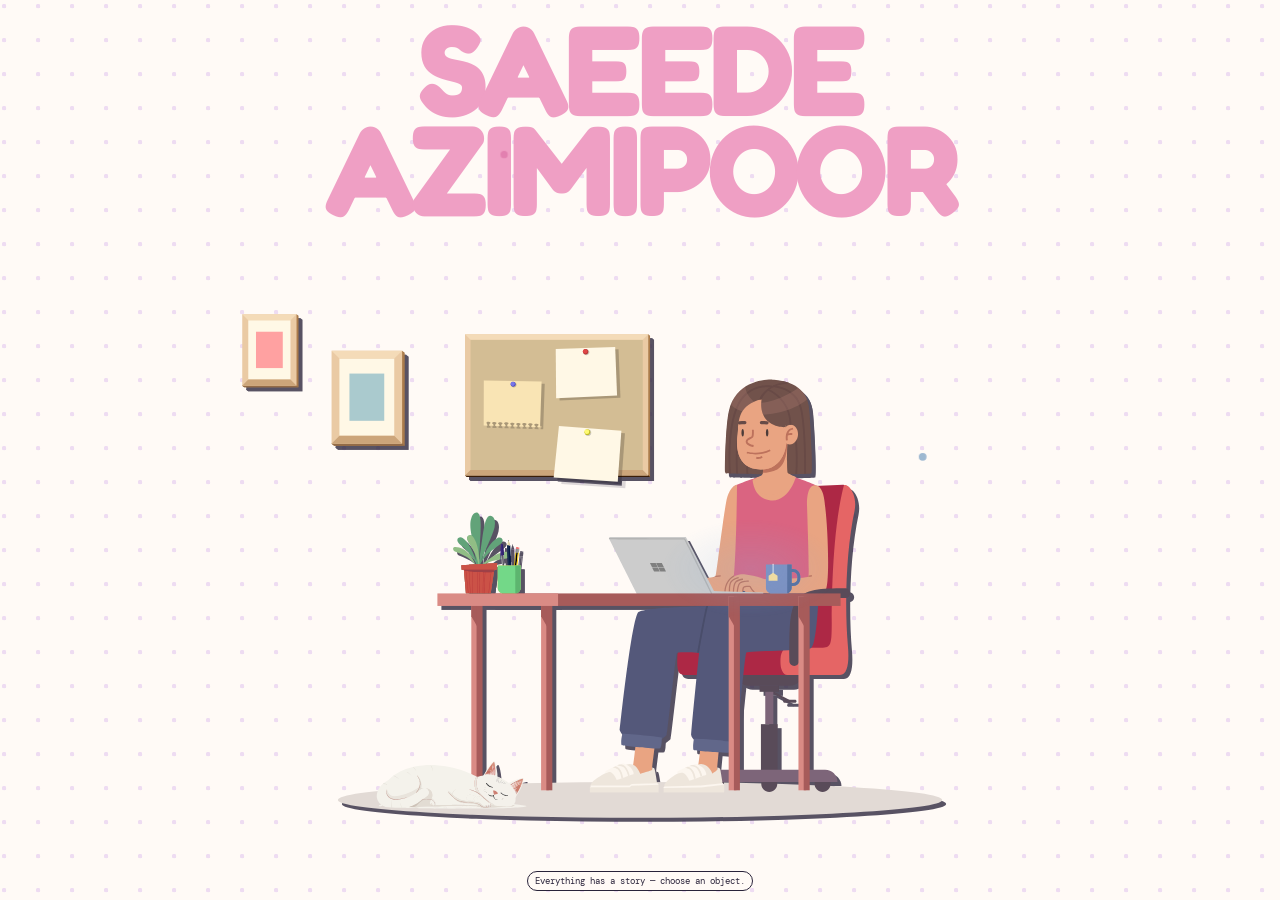
==== index.html @ 0587dfe0 "Add files via upload" ====
<!doctype html>
<html lang="en">

<head>
  <meta charset="utf-8" />
  <meta name="viewport" content="width=device-width, initial-scale=1, viewport-fit=cover" />
  <meta name="color-scheme" content="light dark" />
  <meta name="theme-color" content="#eedcf2" />
  <link rel="icon" href="data:," />
  <link rel="preconnect" href="https://fonts.googleapis.com">
  <link rel="preconnect" href="https://fonts.gstatic.com" crossorigin>
  <link
    href="https://fonts.googleapis.com/css2?family=DM+Mono:wght@400;500&family=Fredoka:wght@700&family=Titan+One&display=swap"
    rel="stylesheet">
  <title>Saeede Azimipoor — Creative Developer</title>
  <link rel="stylesheet" href="styles.css">
</head>

<body>
  <main class="room" aria-labelledby="page-title">
    <h1 id="page-title" class="sr-only">Saeede Azimipoor, creative developer</h1>
    <div class="name-wall" aria-hidden="true"><span>SAEEDE</span><span>AZIMIPOOR</span></div>

    <div class="object mascot" aria-label="Interactive illustrated workspace">
      <div class="character-stage">

        <!-- scene.svg gets injected here by script.js -->
        <span class="laptop-glow" aria-hidden="true"></span>
        <div class="hint svg-tip" id="svgTip" aria-hidden="true"></div>
      </div>

    </div>
    </div>

    <span class="dust d1"></span><span class="dust d2"></span><span class="dust d3"></span><span class="dust d4"></span>
    <p class="room-note"><span>Everything has a story — choose an object.</span></p>
  </main>

  <dialog id="about" aria-labelledby="about-title">
    <div class="modal-head">
      <h2 id="about-title">About me</h2><button class="close" type="button" aria-label="Close">×</button>
    </div>
    <div class="modal-body">
      <p>I’m Saeede Azimipoor, a creative developer who enjoys turning thoughtful ideas into useful, character-filled
        digital experiences.</p>
      <p>I care about responsive design, small details, and the moment a product stops feeling like a screen and starts
        feeling alive.</p>
      <div class="chips" aria-label="Skills and interests"><span class="chip">HTML & CSS</span><span
          class="chip">Tailwind</span><span class="chip">Flutter</span><span class="chip">Responsive design</span><span
          class="chip">UI details</span></div>
    </div>
  </dialog>

  <dialog id="work" aria-labelledby="work-title">
    <div class="modal-head">
      <h2 id="work-title">Selected work</h2><button class="close" type="button" aria-label="Close">×</button>
    </div>
    <div class="modal-body">
      <div class="project-list">
        <article class="project-card">
          <small>COMPLETED · FLUTTER</small>
          <h3>کتاب مقدس</h3>
          <p>A bilingual Persian and English Bible reader built for calm, focused, offline reading.</p>
          <div class="chips"><span class="chip">FA / EN</span><span class="chip">Offline-first</span><span
              class="chip">Search</span></div>
        </article>
        <article class="project-card">
          <small>PRODUCT CONCEPT</small>
          <h3>باکس / Box</h3>
          <p>A bilingual box manager for organizing packed items, photos, categories, and QR labels.</p>
          <div class="chips"><span class="chip">Product design</span><span class="chip">QR</span><span class="chip">FA /
              EN</span></div>
        </article>
      </div>
    </div>
  </dialog>

  <dialog id="resume" aria-labelledby="resume-title">
    <div class="modal-head">
      <h2 id="resume-title">Resume</h2><button class="close" type="button" aria-label="Close">×</button>
    </div>
    <div class="modal-body">
      <div class="resume-grid">
        <div>
          <h3>FOCUS</h3>
          <p>Front-end development, responsive interfaces, and Flutter app development.</p>
        </div>
        <div>
          <h3>SKILLS</h3>
          <ul>
            <li>HTML, CSS & Tailwind CSS</li>
            <li>Responsive web design</li>
            <li>Flutter & cross-platform UI</li>
            <li>Product thinking and visual polish</li>
          </ul>
        </div>
      </div>
      <p class="tiny-note">For a current copy of my full resume, get in touch.</p>
      <a class="cta" href="mailto:saeedeazimiap@gmail.com?subject=Resume%20request">Request my resume</a>
    </div>
  </dialog>

  <dialog id="contact" aria-labelledby="contact-title">
    <div class="modal-head">
      <h2 id="contact-title">Say hello</h2><button class="close" type="button" aria-label="Close">×</button>
    </div>
    <div class="modal-body">
      <p>Have an idea with a pulse? Let’s make it clear, useful, and memorable.</p>
      <a class="cta" href="mailto:saeedeazimiap@gmail.com">saeedeazimiap@gmail.com</a>
    </div>
  </dialog>

  <script src="https://cdn.jsdelivr.net/npm/gsap@3.15/dist/gsap.min.js"></script>
  <script src="script.js"></script>
</body>

</html>
---- styles.css ----
:root {
  --outside: #ddd0ea;
  --wall: #fffaf6;
  --wall-dots: #eedcf2;
  --ink: #29233a;
  --pink: #ef9fc4;
  --pink-deep: #d96aa1;
  --mint: #a8dfca;
  --mint-deep: #57aa8c;
  --yellow: #f6da72;
  --blue: #7eb4e8;
  --blue-deep: #3f77ad;
  --coral: #f19679;
  --wood: #e7b873;
  --screen: #29233a;
  --paper: #fffaf6;
  --line: 3px solid var(--ink);
  --shadow: 5px 5px 0 var(--ink);
  color-scheme: light dark;
}

@media (prefers-color-scheme: dark) {
  :root {
    --outside: #171525;
    --wall: #242236;
    --wall-dots: #353048;
    --ink: #fbf3e8;
    --pink: #d77aa8;
    --pink-deep: #f09dc6;
    --mint: #518f7c;
    --mint-deep: #9ddbc5;
    --yellow: #dcc35f;
    --blue: #5d8fbe;
    --blue-deep: #a7cef0;
    --coral: #d77c65;
    --wood: #b8864f;
    --screen: #11101c;
    --paper: #2e2b40;
    --shadow: 5px 5px 0 #0d0c13;
  }
}

* {
  box-sizing: border-box;
}

html,
body {
  width: 100%;
  height: 100%;
  overflow: hidden;
}

body {
  margin: 0;
  min-width: 280px;
  background: var(--outside);
  color: var(--ink);
  font-family: "DM Mono", monospace;
}

button,
a {
  color: inherit;
  font: inherit;
}

button {
  -webkit-tap-highlight-color: transparent;
}

.sr-only {
  position: absolute;
  width: 1px;
  height: 1px;
  padding: 0;
  margin: -1px;
  overflow: hidden;
  clip: rect(0, 0, 0, 0);
  white-space: nowrap;
  border: 0;
}

.room {
  position: fixed;
  inset: max(10px, env(safe-area-inset-top)) max(10px, env(safe-area-inset-right)) max(10px, env(safe-area-inset-bottom)) max(10px, env(safe-area-inset-left));
  overflow: hidden;
  border: var(--line);
  border-radius: 18px;
  background:
    radial-gradient(circle at 12% 18%, var(--wall-dots) 0 2px, transparent 2.5px) 0 0 / 34px 34px,
    var(--wall);
  box-shadow: 8px 8px 0 var(--ink);
  isolation: isolate;
}

.room::after {
  content: "";
  position: absolute;
  z-index: 1;
  left: 4%;
  right: 4%;
  bottom: 9.5%;
  border-top: 3px solid color-mix(in srgb, var(--ink) 68%, transparent);
}

.name-wall {
  position: absolute;
  z-index: 0;
  inset: 2% 13% auto;
  color: var(--pink);
  font-family: "Fredoka", sans-serif;
  font-size: clamp(60px, 10vw, 150px);
  font-weight: 700;
  line-height: .78;
  letter-spacing: -.035em;
  text-align: center;
  text-transform: uppercase;
  user-select: none;
}

.name-wall span {
  display: block;
}

.object {
  position: absolute;
  z-index: 5;
  margin: 0;
  padding: 0;
  border: 0;
  background: transparent;
  cursor: pointer;
  text-decoration: none;
  transform-origin: 50% 80%;
}

.object:focus-visible {
  outline: 4px solid var(--blue-deep);
  outline-offset: 6px;
  border-radius: 8px;
}

.hint {
  position: absolute;
  z-index: 9;
  border: 2px solid var(--ink);
  border-radius: 999px;
  background: var(--paper);
  box-shadow: 2px 2px 0 var(--ink);
  padding: 4px 8px;
  font-size: 9px;
  font-weight: 500;
  line-height: 1;
  white-space: nowrap;
  pointer-events: none;
}

.object:hover .hint,
.object:focus-visible .hint {
  background: var(--yellow);
}

/* Pink resume frame */
.portrait {
  left: 7.3%;
  top: 10%;
  width: clamp(92px, 10vw, 148px);
  aspect-ratio: 1 / 1.1;
}

.portrait .nail {
  position: absolute;
  left: 50%;
  top: -9%;
  width: 9px;
  height: 9px;
  border: 2px solid var(--ink);
  border-radius: 50%;
  background: var(--wall);
}

.portrait .string {
  position: absolute;
  left: 21%;
  right: 18%;
  top: -2%;
  height: 31%;
  border-top: 2px solid var(--ink);
  transform: rotate(28deg);
  transform-origin: left;
}

.portrait .string.two {
  transform: rotate(-28deg);
  transform-origin: right;
}

.portrait-card {
  position: absolute;
  inset: 14% 4% 1%;
  border: var(--line);
  border-radius: 4px;
  background: var(--pink);
  box-shadow: 4px 4px 0 var(--ink);
  transform: rotate(-2deg);
}

.portrait-card svg {
  width: 100%;
  height: 100%;
  display: block;
}

.portrait .hint {
  left: 50%;
  bottom: -18px;
  transform: translateX(-50%);
}

/* Desk and laptop */
.desk {
  left: 8%;
  bottom: 8%;
  width: clamp(270px, 30vw, 460px);
  height: clamp(190px, 23vw, 340px);
}

.desk-top {
  position: absolute;
  left: 0;
  right: 0;
  top: 56%;
  height: 18px;
  border: var(--line);
  background: var(--mint);
  box-shadow: 3px 3px 0 var(--ink);
}

.leg {
  position: absolute;
  top: 61%;
  width: 17px;
  height: 37%;
  border: var(--line);
  background: var(--wood);
}

.leg.l1 {
  left: 8%;
  transform: rotate(7deg);
}

.leg.l2 {
  left: 29%;
  transform: rotate(-5deg);
}

.leg.r1 {
  right: 8%;
  transform: rotate(-7deg);
}

.leg.r2 {
  right: 29%;
  transform: rotate(5deg);
}

.monitor {
  position: absolute;
  z-index: 3;
  left: 14%;
  top: 3%;
  width: 61%;
  height: 48%;
  border: var(--line);
  border-radius: 7px;
  background: var(--screen);
  box-shadow: 5px 5px 0 var(--ink);
  color: #fff;
  display: grid;
  place-items: center;
  cursor: pointer;
}

.monitor::before {
  content: "";
  position: absolute;
  left: 4%;
  right: 4%;
  bottom: 4%;
  border-top: 2px solid color-mix(in srgb, #fff 26%, transparent);
}

.monitor::after {
  content: "";
  position: absolute;
  left: -7%;
  top: 100%;
  width: 114%;
  height: 14%;
  border: var(--line);
  border-top-width: 2px;
  border-radius: 0 0 9px 9px;
  background: var(--blue);
  box-shadow: 3px 3px 0 var(--ink);
}

.monitor-word {
  font-family: "Titan One", sans-serif;
  font-size: clamp(26px, 3.4vw, 50px);
  letter-spacing: .02em;
}

.monitor .cursor {
  width: 9px;
  height: 1.1em;
  background: var(--yellow);
  margin-left: 7px;
}

.monitor-line {
  display: flex;
  align-items: center;
}

.monitor:hover,
.monitor:focus-visible {
  transform: rotate(-2deg);
  outline: 4px solid var(--yellow);
  outline-offset: 4px;
}

.desk .hint {
  left: 39%;
  top: -8px;
  transform: translateX(-50%);
}

.cup {
  position: absolute;
  z-index: 2;
  right: 13%;
  top: 39%;
  width: 13%;
  height: 18%;
  border: var(--line);
  border-radius: 2px 2px 9px 9px;
  background: var(--pink);
}

.cup::after {
  content: "";
  position: absolute;
  width: 44%;
  height: 50%;
  right: -43%;
  top: 16%;
  border: var(--line);
  border-left: 0;
  border-radius: 0 50% 50% 0;
}

.steam {
  position: absolute;
  right: 17%;
  top: 23%;
  width: 11px;
  height: 35px;
  border-left: 3px solid var(--ink);
  border-radius: 50%;
}

/* Saeede's custom character / About */
.mascot {
  left: 28.55%;
  bottom: 6.5%;
  width: clamp(420px, 48.25vw, 712px);
  height: auto;
  display: grid;
  place-items: end center;
  cursor: default;
}

.mascot:hover {
  animation: none;
}

.character-stage {
  position: relative;
  width: 100%;
  aspect-ratio: 8396 / 6666.6665;
}

.mascot-character {
  position: absolute;
  inset: 0;
  display: block;
  width: 100%;
  height: 100%;
  object-fit: contain;
  pointer-events: none;
  filter: drop-shadow(4px 4px 0 color-mix(in srgb, var(--ink) 78%, transparent));
}

/* Clickable SVG layers */
.mascot-character #Laptop,
.mascot-character #girl,
.mascot-character #board>g:first-of-type,
.mascot-character #board>g:last-of-type {
  pointer-events: auto;
  cursor: pointer;
}

.mascot-character #Laptop:focus,
.mascot-character #girl:focus,
.mascot-character #board>g:first-of-type:focus,
.mascot-character #board>g:last-of-type:focus {
  outline: none;
}

.svg-tip {
  left: 0;
  top: 0;
  transform: translate(-50%, -115%);
  background: var(--yellow);
  opacity: 0;
  transition: opacity .15s ease;
}

.svg-tip.show {
  opacity: 1;
}

.laptop-glow {
  position: absolute;
  left: 53%;
  top: 42%;
  width: 20%;
  height: 14%;
  border-radius: 45%;
  background: radial-gradient(ellipse, color-mix(in srgb, var(--blue) 48%, transparent), transparent 68%);
  opacity: .12;
  pointer-events: none;
}

/* Plant and cabinet */
.plant {
  right: 7%;
  bottom: 8%;
  width: clamp(150px, 17vw, 250px);
  height: clamp(190px, 23vw, 330px);
}

.cabinet {
  position: absolute;
  left: 3%;
  right: 4%;
  bottom: 0;
  height: 48%;
  border: var(--line);
  border-radius: 8px 8px 3px 3px;
  background: var(--blue);
  box-shadow: 4px 4px 0 var(--ink);
}

.drawer {
  position: absolute;
  left: 8%;
  width: 55%;
  height: 24%;
  border: 2px solid var(--ink);
  background: var(--wood);
}

.drawer.one {
  top: 10%;
}

.drawer.two {
  top: 39%;
}

.drawer.three {
  top: 68%;
}

.drawer::after {
  content: "";
  position: absolute;
  left: 41%;
  top: 40%;
  width: 18%;
  border-top: 2px solid var(--ink);
}

.pot {
  position: absolute;
  z-index: 2;
  right: 8%;
  bottom: 47%;
  width: 28%;
  height: 18%;
  border: var(--line);
  border-radius: 2px 2px 10px 10px;
  background: var(--pink);
}

.plant-stem {
  position: absolute;
  z-index: 1;
  right: 20%;
  bottom: 63%;
  width: 4px;
  height: 23%;
  background: var(--ink);
  transform-origin: bottom;
}

.leaf {
  position: absolute;
  width: 26px;
  height: 16px;
  border: 2px solid var(--ink);
  border-radius: 80% 10% 80% 10%;
  background: var(--mint);
}

.leaf.one {
  right: 0;
  top: 7%;
  transform: rotate(-22deg);
}

.leaf.two {
  right: 8px;
  top: 31%;
  transform: rotate(155deg);
}

.leaf.three {
  right: -13px;
  top: 49%;
  transform: rotate(-13deg);
}

.plant .hint {
  right: 0;
  top: 24%;
}

.dust {
  position: absolute;
  z-index: 2;
  width: 7px;
  height: 7px;
  border-radius: 50%;
  background: var(--pink-deep);
  opacity: .65;
  pointer-events: none;
}

.dust.d1 {
  left: 39%;
  top: 17%;
}

.dust.d2 {
  left: 72%;
  top: 51%;
  background: var(--blue-deep);
}

.dust.d3 {
  left: 44%;
  top: 41%;
  background: var(--yellow);
}

.dust.d4 {
  left: 21%;
  top: 38%;
}

.room-note {
  position: absolute;
  z-index: 8;
  left: 50%;
  bottom: 1.5%;
  transform: translateX(-50%);
  margin: 0;
  font-size: 9px;
  white-space: nowrap;
}

.room-note span {
  background: var(--paper);
  padding: 3px 7px;
  border: 1.5px solid var(--ink);
  border-radius: 999px;
}

dialog {
  width: min(680px, calc(100vw - 34px));
  max-height: min(80dvh, 700px);
  padding: 0;
  color: var(--ink);
  background: var(--paper);
  border: var(--line);
  border-radius: 14px;
  box-shadow: 9px 9px 0 var(--ink);
  overflow: hidden;
}

dialog::backdrop {
  background: color-mix(in srgb, var(--ink) 54%, transparent);
  backdrop-filter: blur(3px);
}

.modal-head {
  display: flex;
  align-items: center;
  justify-content: space-between;
  gap: 20px;
  padding: 16px 18px;
  border-bottom: var(--line);
  background: var(--yellow);
}

.modal-head h2 {
  margin: 0;
  font: 400 clamp(24px, 4vw, 40px) "Titan One", sans-serif;
}

.close {
  width: 42px;
  height: 42px;
  flex: 0 0 auto;
  border: 2px solid var(--ink);
  border-radius: 50%;
  background: var(--paper);
  cursor: pointer;
  font-size: 24px;
  line-height: 1;
}

.close:hover,
.close:focus-visible {
  background: var(--pink);
  outline: 3px solid var(--blue-deep);
  outline-offset: 2px;
}

.modal-body {
  padding: clamp(18px, 4vw, 34px);
  overflow-y: auto;
  max-height: calc(80dvh - 78px);
}

.modal-body p {
  margin: 0 0 20px;
  line-height: 1.65;
  font-size: clamp(13px, 1.8vw, 16px);
}

.project-list {
  display: grid;
  grid-template-columns: 1fr 1fr;
  gap: 14px;
}

.project-card {
  border: 2px solid var(--ink);
  padding: 18px;
  box-shadow: 4px 4px 0 var(--ink);
  background: var(--mint);
}

.project-card:nth-child(2) {
  background: var(--pink);
}

.project-card small {
  font-weight: 500;
}

.project-card h3 {
  margin: 10px 0 7px;
  font: 400 clamp(23px, 3vw, 34px) "Titan One", sans-serif;
}

.project-card p {
  margin: 0;
  font-size: 12px;
}

.chips {
  display: flex;
  flex-wrap: wrap;
  gap: 7px;
  margin-top: 14px;
}

.chip {
  border: 1.5px solid var(--ink);
  border-radius: 99px;
  padding: 5px 8px;
  font-size: 9px;
  background: var(--paper);
}

.resume-grid {
  display: grid;
  grid-template-columns: .8fr 1.2fr;
  gap: 26px;
}

.resume-grid h3 {
  margin: 0 0 10px;
  font-size: 13px;
}

.resume-grid ul {
  margin: 0;
  padding-left: 18px;
  line-height: 1.8;
  font-size: 13px;
}

.cta {
  display: inline-flex;
  min-height: 44px;
  align-items: center;
  justify-content: center;
  padding: 10px 14px;
  border: 2px solid var(--ink);
  background: var(--blue);
  color: var(--ink);
  box-shadow: 3px 3px 0 var(--ink);
  font-weight: 500;
  text-decoration: none;
}

.cta:hover,
.cta:focus-visible {
  transform: translate(2px, 2px);
  box-shadow: 1px 1px 0 var(--ink);
  outline: none;
}

.tiny-note {
  font-size: 11px !important;
  color: color-mix(in srgb, var(--ink) 72%, transparent);
}

@media (min-width: 761px) {
  .room {
    inset: 0;
    border: 0;
    border-radius: 0;
    box-shadow: none;
    background: var(--outside);
  }

  .room::after {
    display: none;
  }

  .mascot {
    inset: 0;
    width: 100%;
    height: 100%;
  }

  .character-stage {
    width: 100%;
    height: 100%;
    aspect-ratio: auto;
  }
}

@media (max-width: 760px) {
  .room {
    inset: max(6px, env(safe-area-inset-top)) max(6px, env(safe-area-inset-right)) max(6px, env(safe-area-inset-bottom)) max(6px, env(safe-area-inset-left));
    border-radius: 13px;
    box-shadow: 5px 5px 0 var(--ink);
  }

  .room::after {
    display: block;
    left: 2%;
    right: 2%;
    bottom: 5%;
  }

  .name-wall {
    display: block;
    inset: 10% 1% auto;
    font-size: clamp(46px, 15vw, 64px);
    line-height: .84;
  }

  .dust,
  .room-note {
    display: none;
  }

  .mascot {
    left: -5%;
    right: auto;
    top: auto;
    bottom: 3.5%;
    width: 105vw;
    height: auto;
  }

  .character-stage {
    width: 100%;
    height: auto;
    aspect-ratio: 8396 / 6666.6665;
  }

  .mascot-character {
    display: block;
  }

  .hint {
    font-size: 8px;
    padding: 4px 6px;
  }

  .project-list,
  .resume-grid {
    grid-template-columns: 1fr;
  }

  .modal-body {
    padding: 18px;
  }
}

@media (max-width: 420px) and (max-height: 720px) {
  .name-wall {
    top: 8%;
  }

  .mascot {
    bottom: 2.5%;
    width: 105vw;
  }
}

@media (orientation: landscape) and (max-height: 560px) {
  .room {
    inset: 5px;
  }
}

/* Keep the approved composition intact at every viewport size. The scene and
   its interaction layer share one aspect-ratio box, so nothing drifts or
   changes scale independently when the browser becomes narrow or tall. */
@media screen {
  .room {
    inset: 0;
    border: 0;
    border-radius: 0;
    box-shadow: none;
    background:
      radial-gradient(circle at 12% 18%, var(--wall-dots) 0 2px, transparent 2.5px) 0 0 / 34px 34px,
      var(--wall);
  }

  .room::after {
    display: none;
  }


  .mascot {
    position: absolute;
    left: 50%;
    top: 64%;
    right: auto;
    bottom: auto;
    width: min(100%, calc(75dvh * 6297 / 5000));
    height: auto;
    aspect-ratio: 6297 / 5000;
    transform: translate(-50%, -50%);
    display: block;
    cursor: default;
  }

  .character-stage {
    width: 100%;
    height: 100%;
    aspect-ratio: 6297 / 5000;
  }
}

@media (prefers-reduced-motion: reduce) {

  *,
  *::before,
  *::after {
    animation-duration: .001ms !important;
    animation-iteration-count: 1 !important;
    transition-duration: .001ms !important;
  }
}
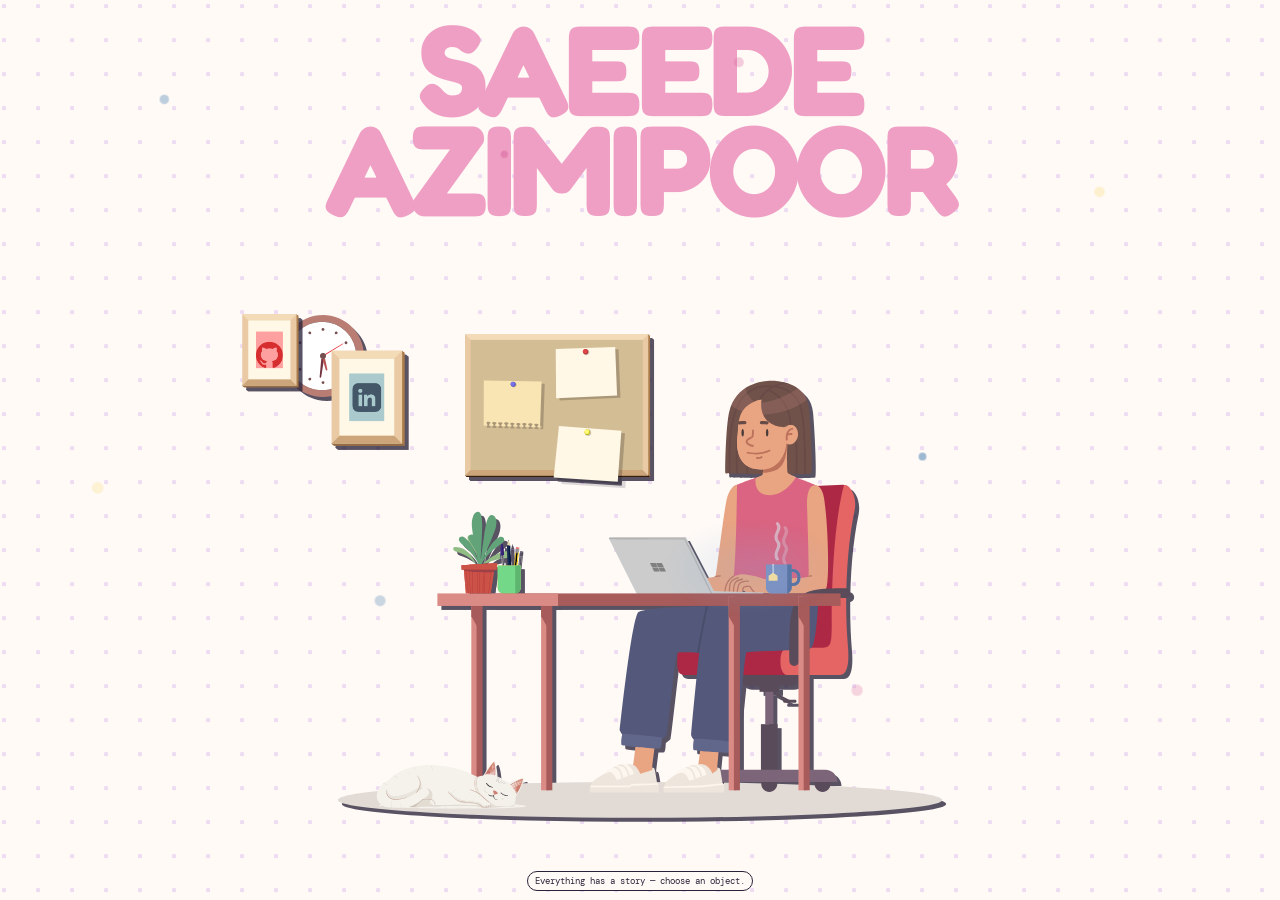
==== commit ba605bcc: "Add files via upload" ====
--- a/index.html
+++ b/index.html
@@ -18,6 +18,7 @@
 
 <body>
   <main class="room" aria-labelledby="page-title">
+    <div class="clock-stage" id="clockStage"></div>
     <h1 id="page-title" class="sr-only">Saeede Azimipoor, creative developer</h1>
     <div class="name-wall" aria-hidden="true"><span>SAEEDE</span><span>AZIMIPOOR</span></div>
 
@@ -27,12 +28,17 @@
         <!-- scene.svg gets injected here by script.js -->
         <span class="laptop-glow" aria-hidden="true"></span>
         <div class="hint svg-tip" id="svgTip" aria-hidden="true"></div>
+        <div class="hint svg-tip" id="girlLoveTip" aria-hidden="true"></div>
+
       </div>
+      
 
     </div>
     </div>
 
-    <span class="dust d1"></span><span class="dust d2"></span><span class="dust d3"></span><span class="dust d4"></span>
+    <span class="dust d1"></span><span class="dust d2"></span><span class="dust d3"></span><span
+      class="dust d4"></span><span class="dust d5"></span><span class="dust d6"></span><span
+      class="dust d7"></span><span class="dust d8"></span><span class="dust d9"></span><span class="dust d10"></span>
     <p class="room-note"><span>Everything has a story — choose an object.</span></p>
   </main>
 
--- a/styles.css
+++ b/styles.css
@@ -94,6 +94,41 @@
   isolation: isolate;
 }
 
+.clock-stage svg {
+  filter: drop-shadow(4px 4px 0 color-mix(in srgb, var(--ink) 78%, transparent));
+}
+
+.clock-stage {
+
+  position: absolute;
+  top: 35%;
+  left: 22%;
+  width: clamp(52px, 7vw, 82px);
+  z-index: 5;
+  pointer-events: auto;
+}
+
+.clock-stage .hint {
+  left: 50%;
+  bottom: calc(100% + 10px);
+  transform: translateX(-50%);
+  opacity: 0;
+  transition: opacity .15s ease;
+}
+
+.clock-stage:hover .hint,
+.clock-stage:focus-visible .hint {
+  opacity: 1;
+  background: var(--yellow);
+}
+
+
+.clock-stage svg {
+  width: 100%;
+  height: auto;
+  display: block;
+}
+
 .room::after {
   content: "";
   position: absolute;
@@ -404,20 +439,23 @@
 }
 
 /* Clickable SVG layers */
+
+
+
 .mascot-character #Laptop,
 .mascot-character #girl,
-.mascot-character #board>g:first-of-type,
-.mascot-character #board>g:last-of-type {
+.mascot-character #task-frame,
+.mascot-character #cat,
+.mascot-character #linkedin-frame,
+.mascot-character #github-frame {
   pointer-events: auto;
   cursor: pointer;
-}
-
-.mascot-character #Laptop:focus,
-.mascot-character #girl:focus,
-.mascot-character #board>g:first-of-type:focus,
-.mascot-character #board>g:last-of-type:focus {
   outline: none;
-}
+
+}
+
+
+
 
 .svg-tip {
   left: 0;
@@ -580,6 +618,40 @@
 .dust.d4 {
   left: 21%;
   top: 38%;
+}
+
+.dust.d5 {
+  left: 12%;
+  top: 12%;
+  background: var(--blue-deep);
+}
+
+.dust.d6 {
+  left: 58%;
+  top: 8%;
+}
+
+.dust.d7 {
+  left: 85%;
+  top: 22%;
+  background: var(--yellow);
+}
+
+.dust.d8 {
+  left: 30%;
+  top: 68%;
+  background: var(--blue-deep);
+}
+
+.dust.d9 {
+  left: 66%;
+  top: 78%;
+}
+
+.dust.d10 {
+  left: 8%;
+  top: 55%;
+  background: var(--yellow);
 }
 
 .room-note {
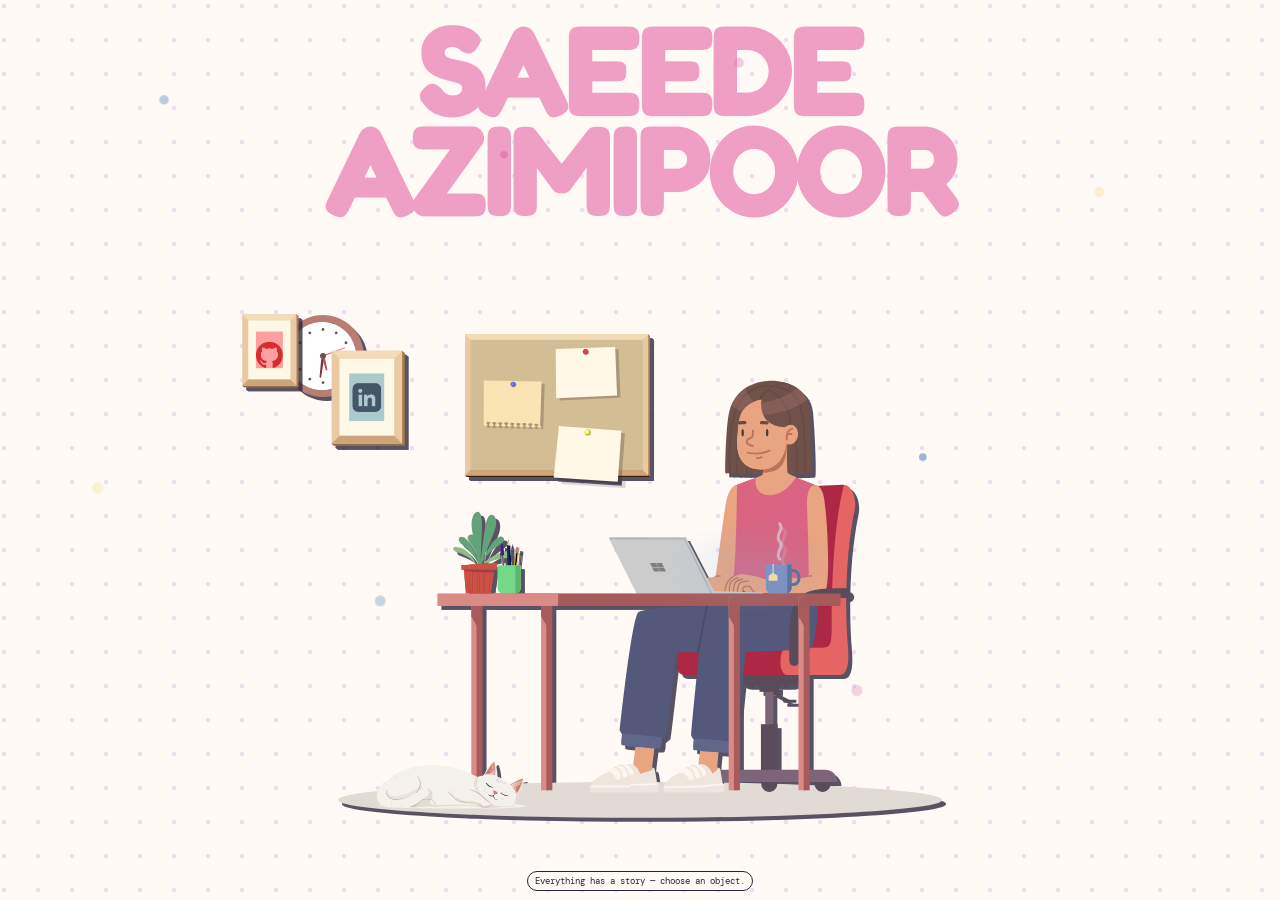
==== commit 3ba3e772: "Add files via upload" ====
--- a/index.html
+++ b/index.html
@@ -4,7 +4,7 @@
 <head>
   <meta charset="utf-8" />
   <meta name="viewport" content="width=device-width, initial-scale=1, viewport-fit=cover" />
-  <meta name="color-scheme" content="light dark" />
+  <meta name="color-scheme" content="light">
   <meta name="theme-color" content="#eedcf2" />
   <link rel="icon" href="data:," />
   <link rel="preconnect" href="https://fonts.googleapis.com">
--- a/styles.css
+++ b/styles.css
@@ -16,10 +16,10 @@
   --paper: #fffaf6;
   --line: 3px solid var(--ink);
   --shadow: 5px 5px 0 var(--ink);
-  color-scheme: light dark;
-}
-
-@media (prefers-color-scheme: dark) {
+  color-scheme: light;
+}
+
+/* @media (prefers-color-scheme: dark) {
   :root {
     --outside: #171525;
     --wall: #242236;
@@ -38,7 +38,7 @@
     --paper: #2e2b40;
     --shadow: 5px 5px 0 #0d0c13;
   }
-}
+} */
 
 * {
   box-sizing: border-box;
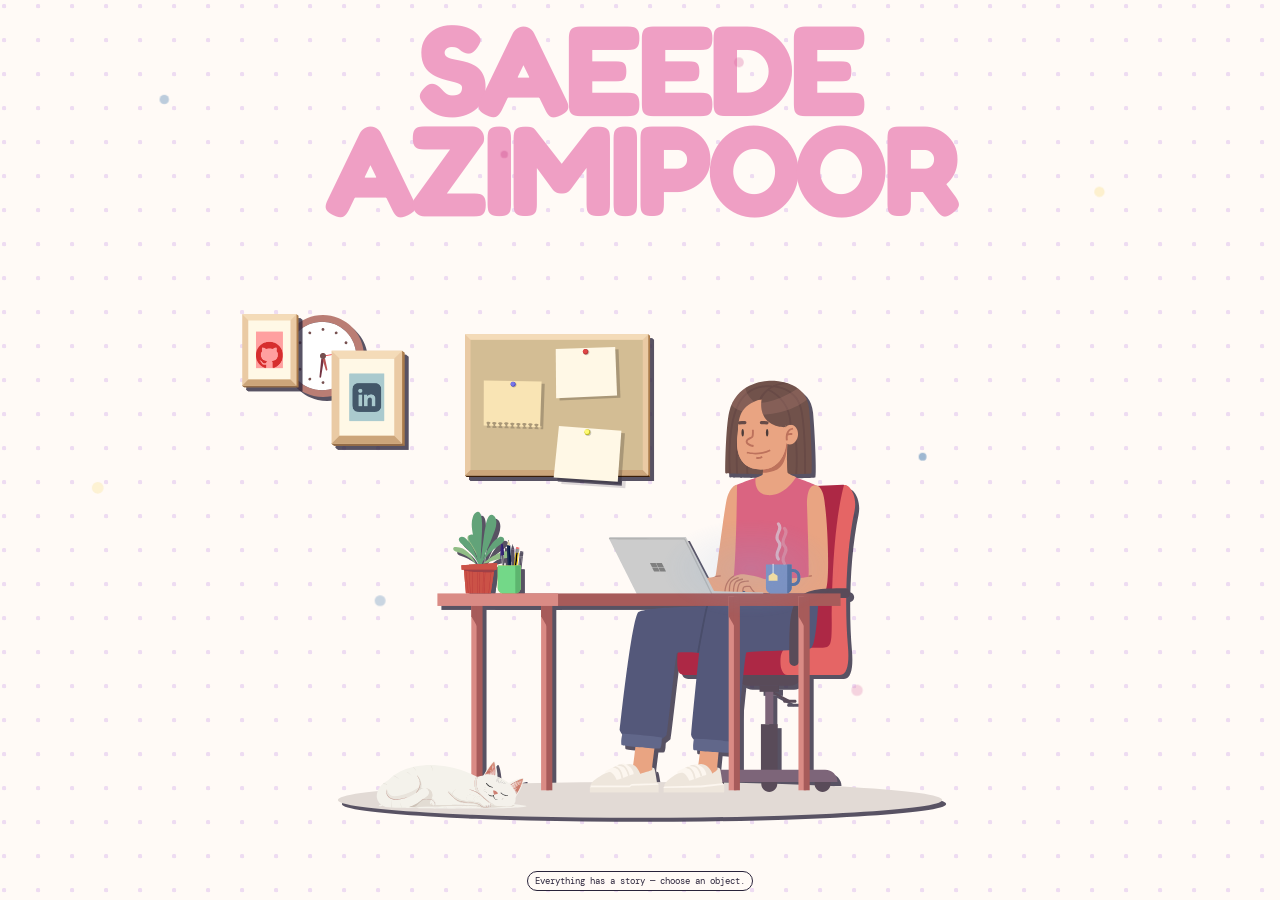
==== commit fab85be0: "Add files via upload" ====
--- a/index.html
+++ b/index.html
@@ -47,15 +47,20 @@
       <h2 id="about-title">About me</h2><button class="close" type="button" aria-label="Close">×</button>
     </div>
     <div class="modal-body">
-      <p>I’m Saeede Azimipoor, a creative developer who enjoys turning thoughtful ideas into useful, character-filled
-        digital experiences.</p>
-      <p>I care about responsive design, small details, and the moment a product stops feeling like a screen and starts
-        feeling alive.</p>
-      <div class="chips" aria-label="Skills and interests"><span class="chip">HTML & CSS</span><span
-          class="chip">Tailwind</span><span class="chip">Flutter</span><span class="chip">Responsive design</span><span
-          class="chip">UI details</span></div>
+      <p>I’m Saeede Azimipoor, a Front-End / Full-Stack Developer with 5+ years of experience building responsive,
+        high-quality web applications.</p>
+      <p>I turn UX designs into functional, user-focused interfaces — working across HTML5, CSS3, JavaScript, React,
+        Angular, .NET, and C#. I’ve led teams in Agile environments, from small but critical features to
+        full-scale migrations to modern frameworks. Lately I’ve been deep into Flutter — learning it by building
+        and shipping a real iOS app.</p>
+      <div class="chips" aria-label="Skills and interests"><span class="chip">JavaScript</span><span
+          class="chip">React</span><span class="chip">Angular</span><span class="chip">.NET</span><span
+          class="chip">C#</span><span class="chip">HTML & CSS</span><span class="chip">Tailwind</span><span
+          class="chip">GSAP</span><span class="chip">Flutter</span><span class="chip">Responsive design</span></div>
     </div>
   </dialog>
+
+
 
   <dialog id="work" aria-labelledby="work-title">
     <div class="modal-head">
@@ -64,18 +69,12 @@
     <div class="modal-body">
       <div class="project-list">
         <article class="project-card">
-          <small>COMPLETED · FLUTTER</small>
+          <small>COMPLETED · FLUTTER · iOS</small>
           <h3>کتاب مقدس</h3>
-          <p>A bilingual Persian and English Bible reader built for calm, focused, offline reading.</p>
+          <p>A bilingual Persian–English Bible reader for iPhone: fully offline, with an RTL page-turning reader,
+            full-text search across all 66 books, favorites, verse notes, and a daily verse.</p>
           <div class="chips"><span class="chip">FA / EN</span><span class="chip">Offline-first</span><span
-              class="chip">Search</span></div>
-        </article>
-        <article class="project-card">
-          <small>PRODUCT CONCEPT</small>
-          <h3>باکس / Box</h3>
-          <p>A bilingual box manager for organizing packed items, photos, categories, and QR labels.</p>
-          <div class="chips"><span class="chip">Product design</span><span class="chip">QR</span><span class="chip">FA /
-              EN</span></div>
+              class="chip">Search</span><span class="chip">RTL</span></div>
         </article>
       </div>
     </div>
@@ -89,20 +88,23 @@
       <div class="resume-grid">
         <div>
           <h3>FOCUS</h3>
-          <p>Front-end development, responsive interfaces, and Flutter app development.</p>
+          <p>Front-end development with 5+ years across React, Angular, and .NET — now building cross-platform
+            mobile apps with Flutter.</p>
         </div>
         <div>
           <h3>SKILLS</h3>
           <ul>
+            <li>JavaScript, React & Angular</li>
+            <li>.NET & C#</li>
             <li>HTML, CSS & Tailwind CSS</li>
-            <li>Responsive web design</li>
-            <li>Flutter & cross-platform UI</li>
-            <li>Product thinking and visual polish</li>
+            <li>Flutter & Dart</li>
+            <li>GSAP animation</li>
+            <li>Responsive design & UI detail</li>
           </ul>
         </div>
       </div>
       <p class="tiny-note">For a current copy of my full resume, get in touch.</p>
-      <a class="cta" href="mailto:saeedeazimiap@gmail.com?subject=Resume%20request">Request my resume</a>
+      <a class="cta" href="mailto:info@saeede.dev?subject=Resume%20request">Request my resume</a>
     </div>
   </dialog>
 
@@ -112,7 +114,7 @@
     </div>
     <div class="modal-body">
       <p>Have an idea with a pulse? Let’s make it clear, useful, and memorable.</p>
-      <a class="cta" href="mailto:saeedeazimiap@gmail.com">saeedeazimiap@gmail.com</a>
+      <a class="cta" href="mailto:info@saeede.dev">info@saeede.dev</a>
     </div>
   </dialog>
 
@@ -120,4 +122,4 @@
   <script src="script.js"></script>
 </body>
 
-</html>+</html>
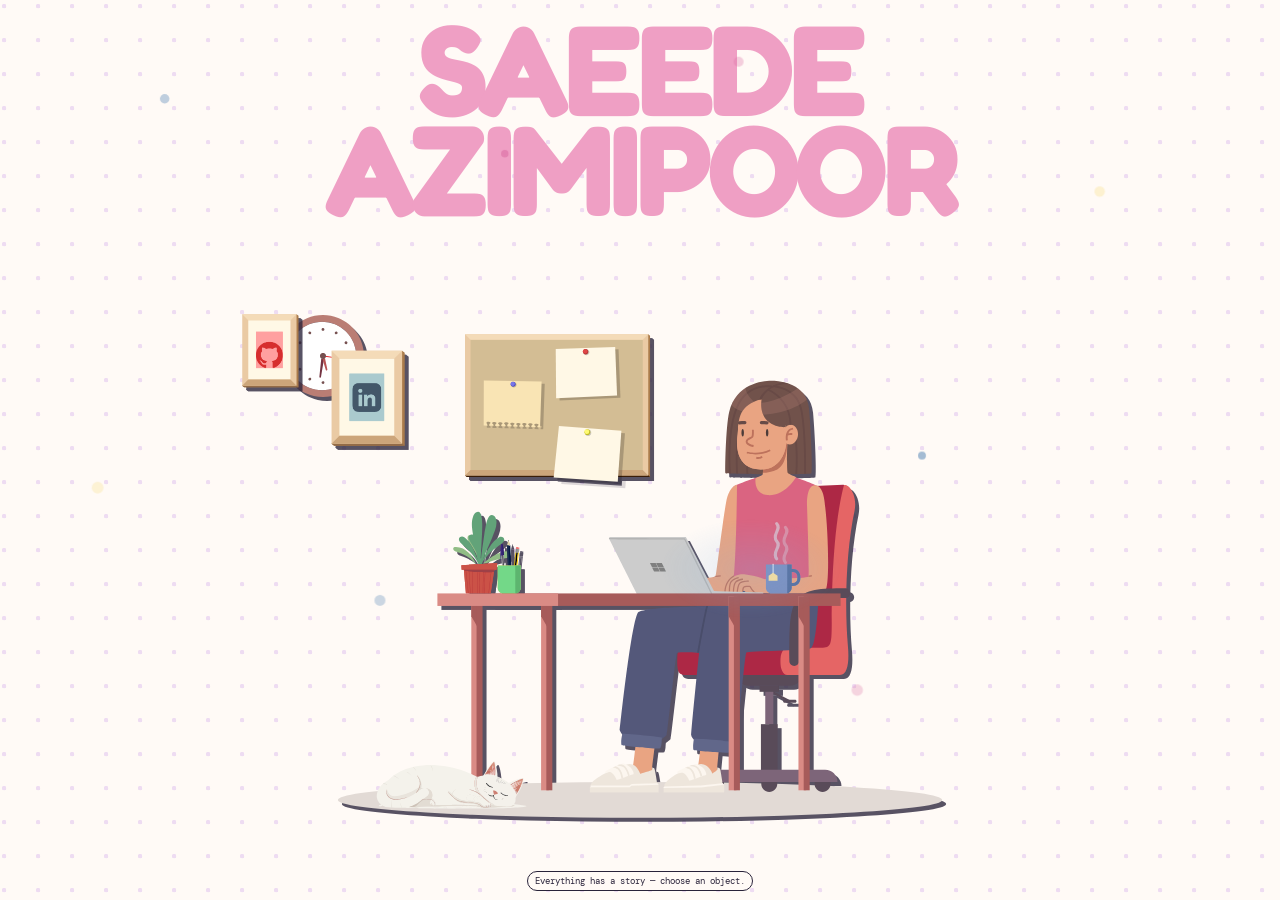
==== commit 070651ee: "Add files via upload" ====
--- a/index.html
+++ b/index.html
@@ -70,7 +70,7 @@
       <div class="project-list">
         <article class="project-card">
           <small>COMPLETED · FLUTTER · iOS</small>
-          <h3>کتاب مقدس</h3>
+          <h3><span lang="fa" dir="rtl">کتاب مقدس</span> <span class="h3-en">Persian Bible</span></h3>
           <p>A bilingual Persian–English Bible reader for iPhone: fully offline, with an RTL page-turning reader,
             full-text search across all 66 books, favorites, verse notes, and a daily verse.</p>
           <div class="chips"><span class="chip">FA / EN</span><span class="chip">Offline-first</span><span
--- a/styles.css
+++ b/styles.css
@@ -977,4 +977,13 @@
     animation-iteration-count: 1 !important;
     transition-duration: .001ms !important;
   }
-}+}
+/* single project card spans the full dialog width */
+.project-list:has(> :only-child) > .project-card {
+  grid-column: 1 / -1;
+}
+
+.project-card h3 .h3-en {
+  font-size: 0.58em;
+  letter-spacing: 0.02em;
+}
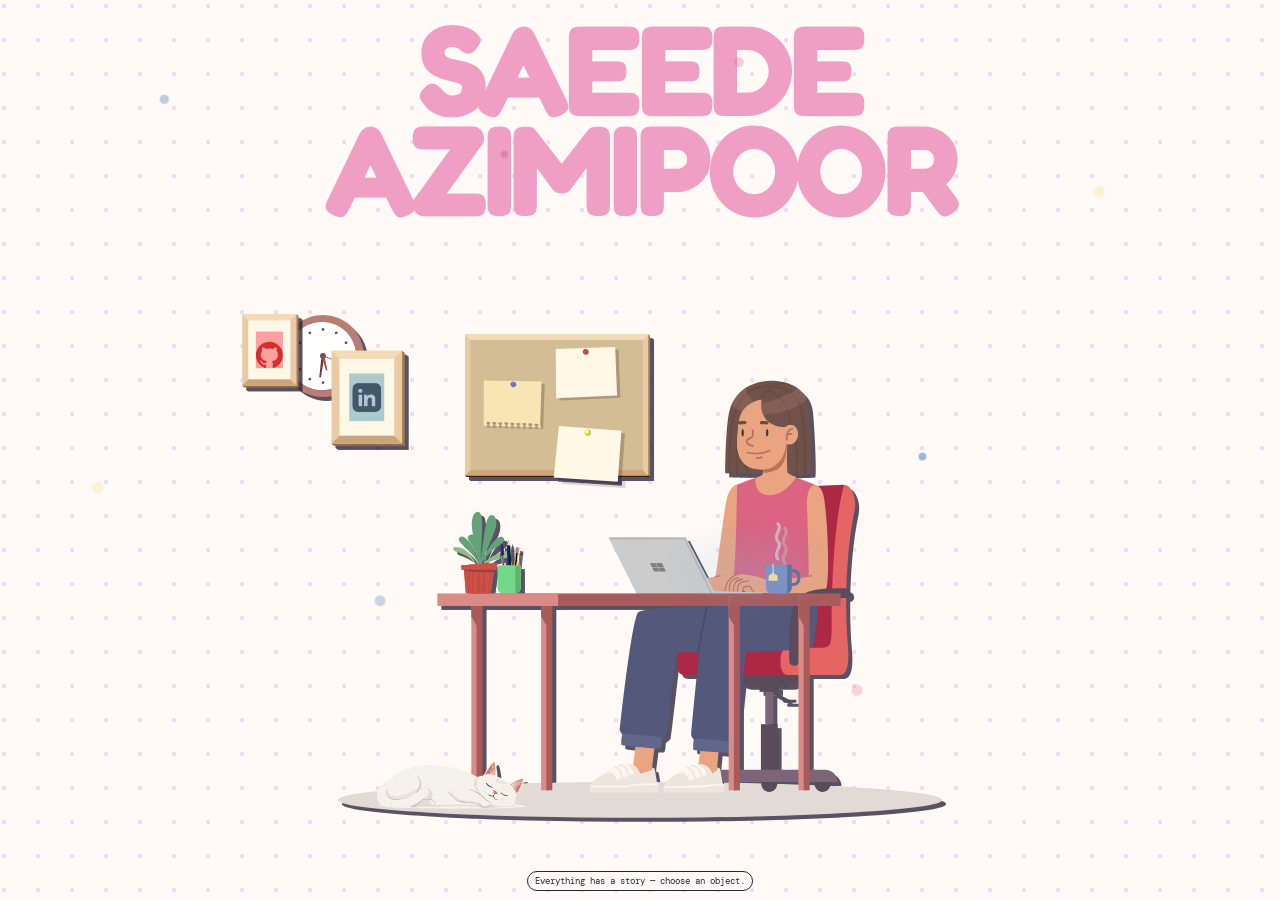
==== commit c696d97c: "Add files via upload" ====
--- a/index.html
+++ b/index.html
@@ -38,7 +38,8 @@
 
     <span class="dust d1"></span><span class="dust d2"></span><span class="dust d3"></span><span
       class="dust d4"></span><span class="dust d5"></span><span class="dust d6"></span><span
-      class="dust d7"></span><span class="dust d8"></span><span class="dust d9"></span><span class="dust d10"></span>
+      class="dust d7"></span><span class="dust d8"></span><span class="dust d9"></span><span
+      class="dust d10"></span>
     <p class="room-note"><span>Everything has a story — choose an object.</span></p>
   </main>
 
@@ -69,12 +70,17 @@
     <div class="modal-body">
       <div class="project-list">
         <article class="project-card">
-          <small>COMPLETED · FLUTTER · iOS</small>
+          <small>COMPLETED · FLUTTER · iOS &amp; ANDROID</small>
           <h3><span lang="fa" dir="rtl">کتاب مقدس</span> <span class="h3-en">Persian Bible</span></h3>
-          <p>A bilingual Persian–English Bible reader for iPhone: fully offline, with an RTL page-turning reader,
+          <p>A bilingual Persian–English Bible reader for iPhone and Android: fully offline, with an RTL page-turning reader,
             full-text search across all 66 books, favorites, verse notes, and a daily verse.</p>
           <div class="chips"><span class="chip">FA / EN</span><span class="chip">Offline-first</span><span
               class="chip">Search</span><span class="chip">RTL</span></div>
+          <div class="store-links">
+            <a class="cta" href="https://apps.apple.com/app/id6837170813" target="_blank" rel="noopener">Download on
+              the App Store</a>
+            <span class="cta store-soon">Google Play — Coming soon</span>
+          </div>
         </article>
       </div>
     </div>
--- a/styles.css
+++ b/styles.css
@@ -820,6 +820,31 @@
   outline: none;
 }
 
+.store-links {
+  display: flex;
+  flex-wrap: wrap;
+  gap: 10px;
+  margin-top: 16px;
+}
+
+.store-links .cta {
+  min-height: 40px;
+  padding: 8px 12px;
+  font-size: 12px;
+}
+
+.store-soon {
+  background: var(--paper);
+  border-style: dashed;
+  box-shadow: none;
+  cursor: default;
+  opacity: .75;
+}
+
+.store-soon:hover {
+  transform: none;
+}
+
 .tiny-note {
   font-size: 11px !important;
   color: color-mix(in srgb, var(--ink) 72%, transparent);
